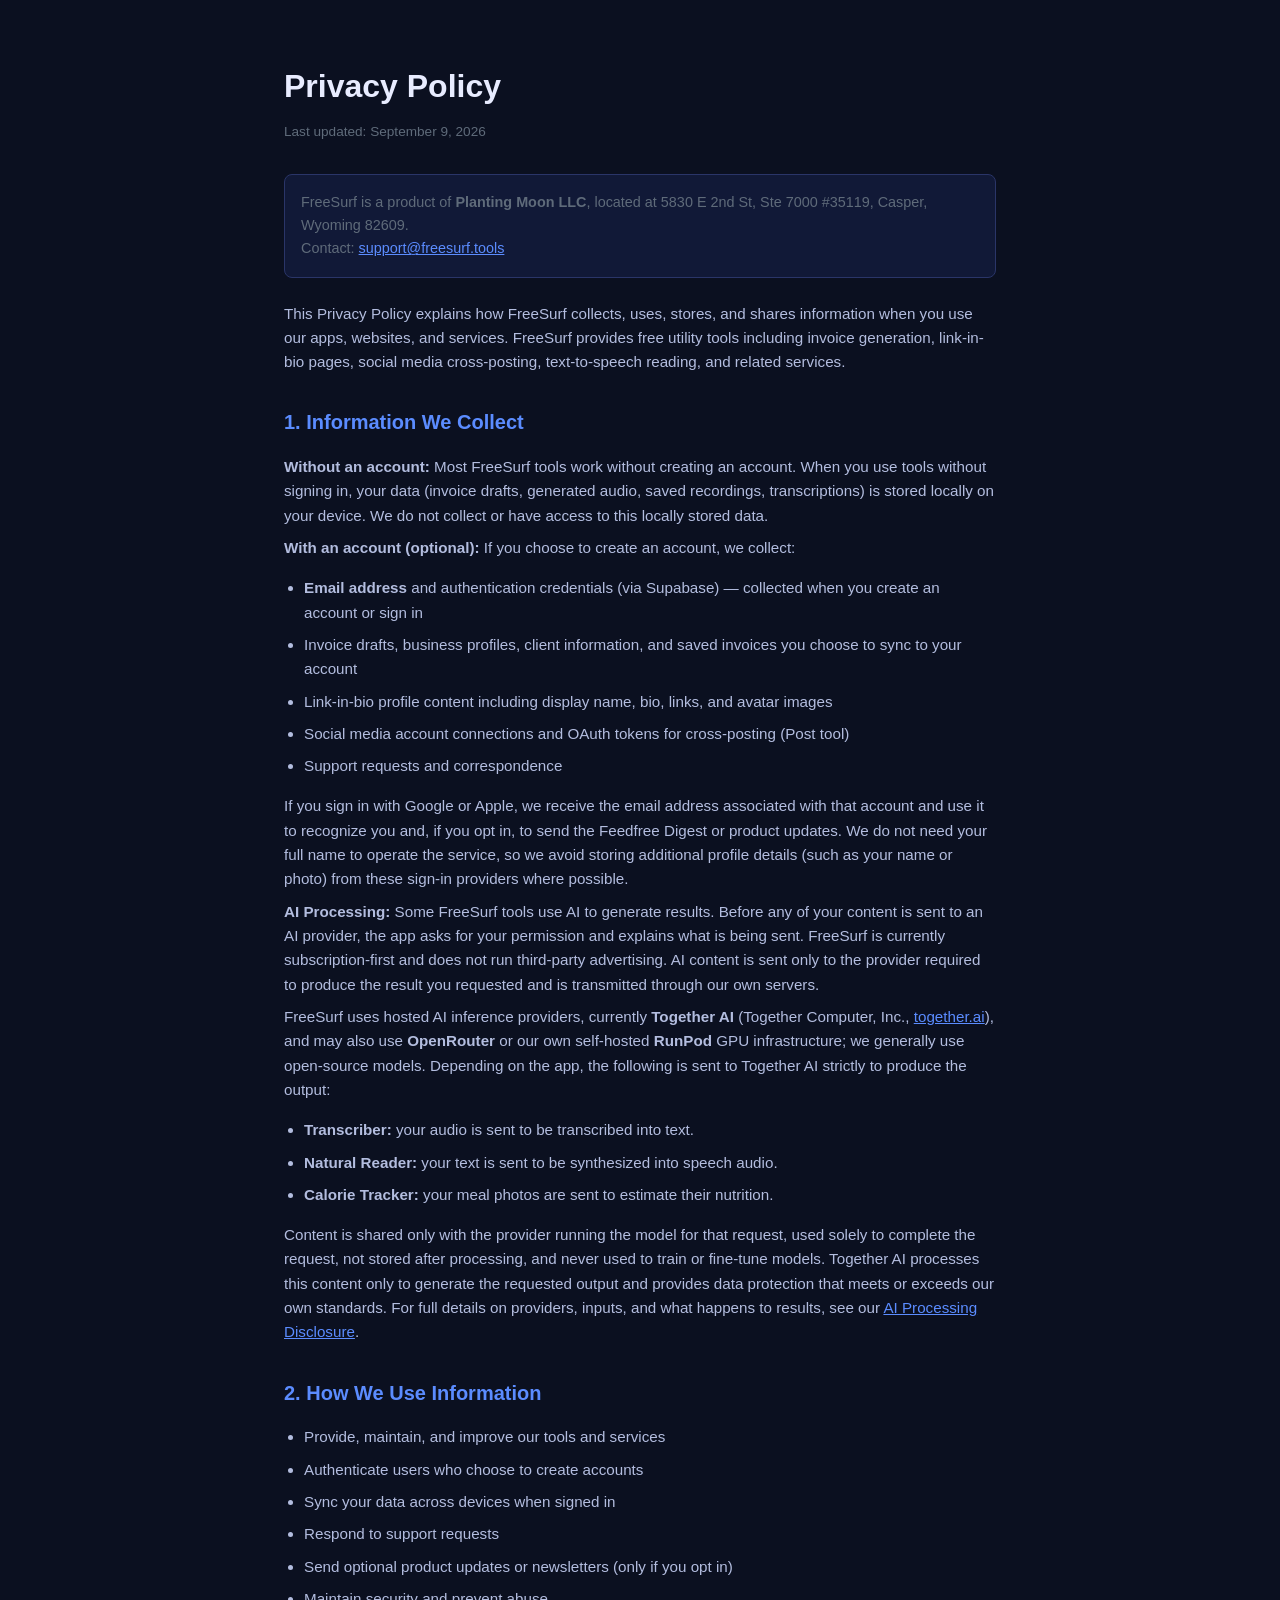
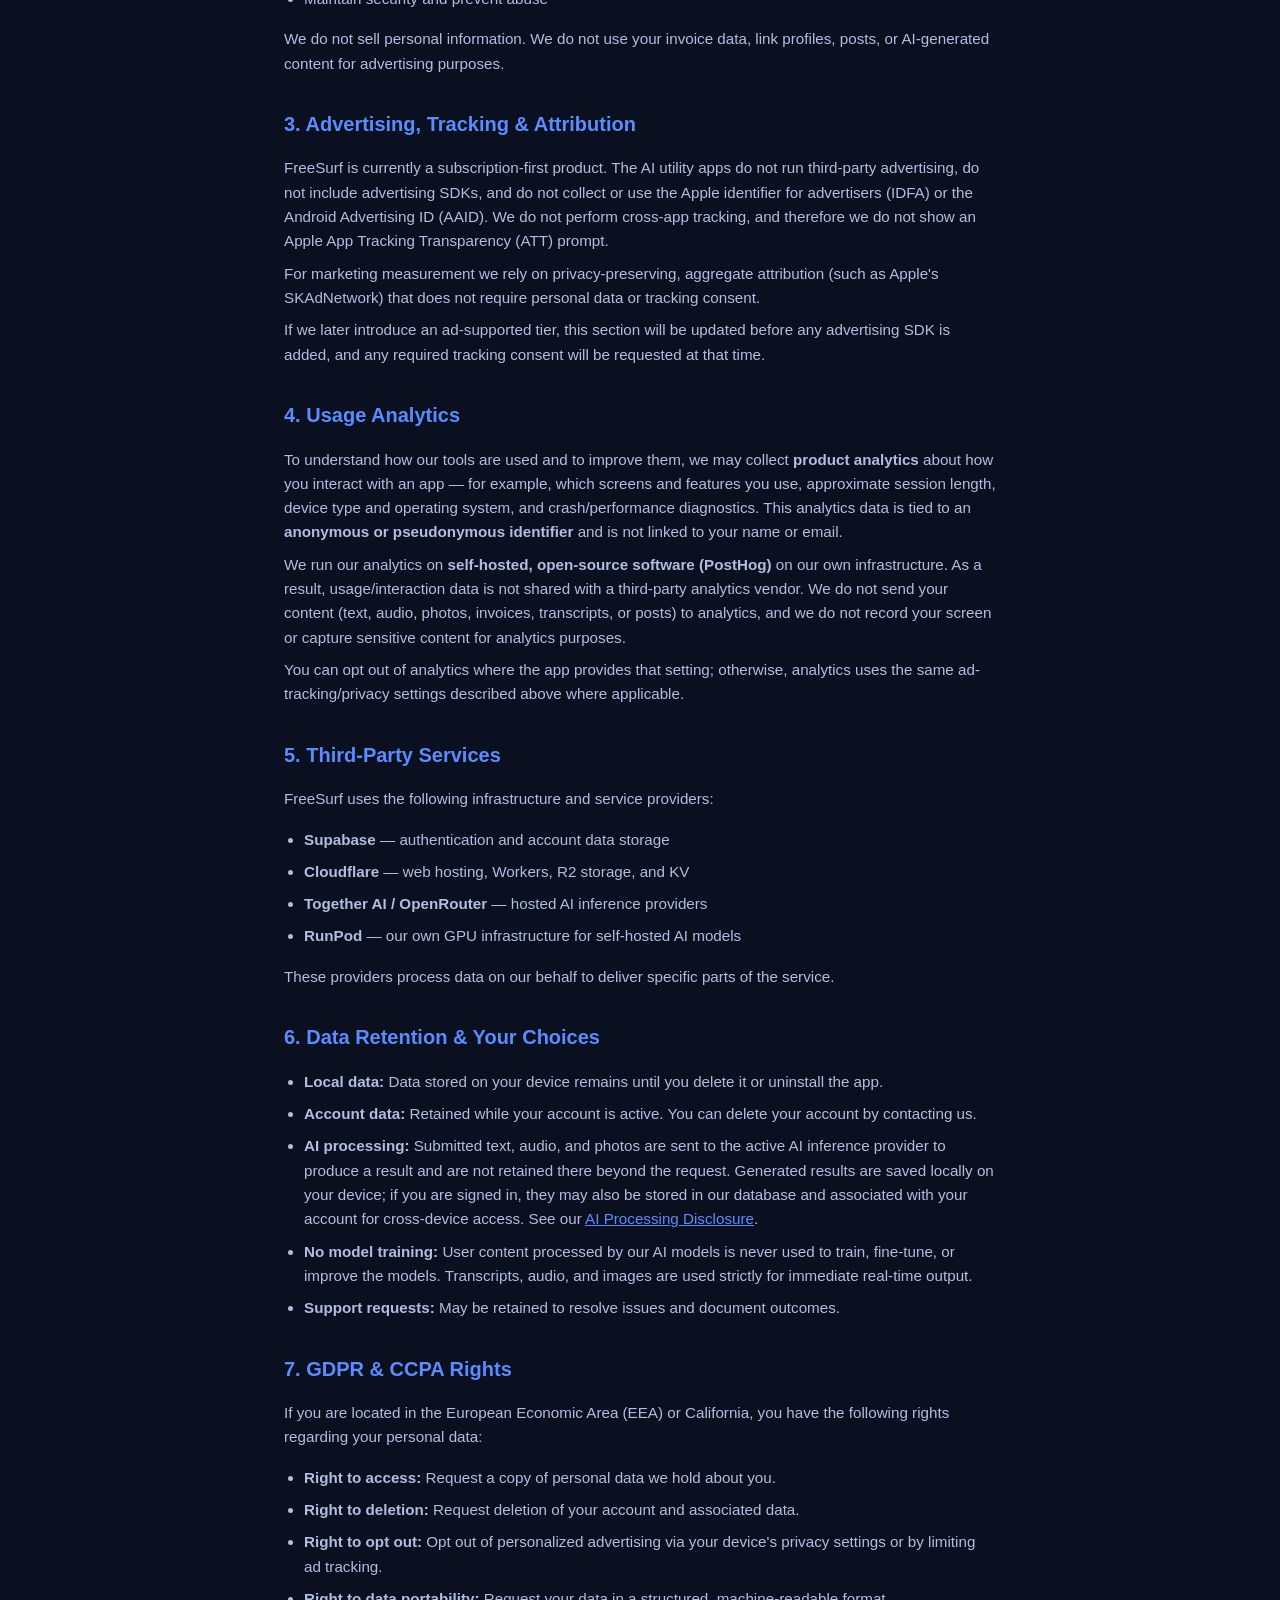
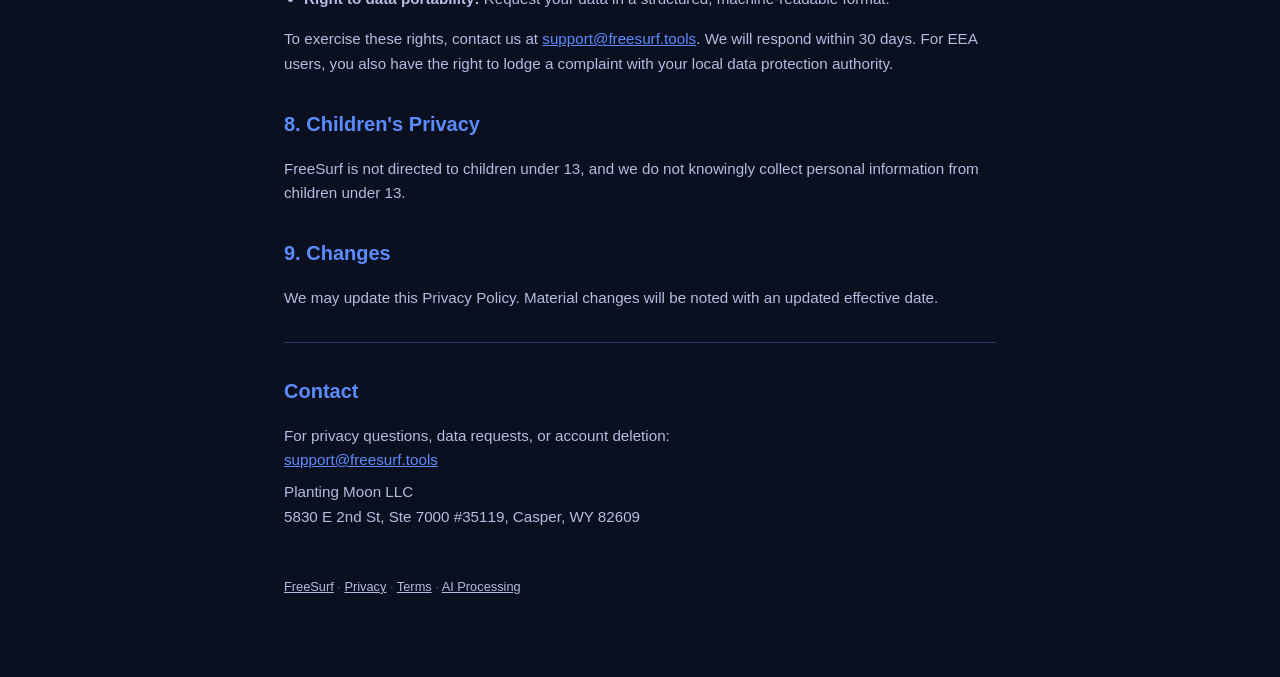
==== dashboard/pages/privacy.html @ a11725e2 "Privacy: Apple-proof AI processing section (#ai-processing), subscription-first (no ads/ATT)" ====
<!DOCTYPE html>
<html lang="en">
<head>
  <meta charset="UTF-8" />
  <meta name="viewport" content="width=device-width, initial-scale=1.0" />
  <title>Privacy Policy — FreeSurf</title>
  <meta name="description" content="Privacy policy for FreeSurf — free tools for freelancers and small businesses." />
  <style>
    :root { --bg: #0b1020; --card: #111937; --text: #e8ecff; --muted: #b3bddf; --accent: #5b8cff; --border: #2a3568; }
    * { box-sizing: border-box; }
    body { margin: 0; font-family: Inter, Segoe UI, Roboto, Arial, sans-serif; background: var(--bg); color: var(--text); line-height: 1.6; }
    a { color: var(--accent); }
    .wrap { max-width: 760px; margin: 0 auto; padding: 40px 24px 80px; }
    h1 { font-size: 2rem; margin-bottom: 8px; }
    h2 { font-size: 1.25rem; margin-top: 32px; color: var(--accent); }
    p, li { color: var(--muted); font-size: 0.95rem; margin: 8px 0; }
    ul { padding-left: 20px; }
    .updated { font-size: 0.85rem; color: #5f6b7a; margin-bottom: 32px; }
    .entity { font-size: 0.9rem; color: #5f6b7a; margin-bottom: 24px; padding: 16px; background: var(--card); border-radius: 8px; border: 1px solid var(--border); }
    hr { border: 0; border-top: 1px solid var(--border); margin: 32px 0; }
    footer { margin-top: 48px; font-size: 0.8rem; color: #5f6b7a; }
    footer a { color: var(--muted); }
  </style>
</head>
<body>
  <div class="wrap">
    <h1>Privacy Policy</h1>
    <p class="updated">Last updated: September 9, 2026</p>

    <div class="entity">
      FreeSurf is a product of <strong>Planting Moon LLC</strong>, located at 5830 E 2nd St, Ste 7000 #35119, Casper, Wyoming 82609.<br />
      Contact: <a href="mailto:support@freesurf.tools">support@freesurf.tools</a>
    </div>

    <p>This Privacy Policy explains how FreeSurf collects, uses, stores, and shares information when you use our apps, websites, and services. FreeSurf provides free utility tools including invoice generation, link-in-bio pages, social media cross-posting, text-to-speech reading, and related services.</p>

    <h2>1. Information We Collect</h2>

    <p><strong>Without an account:</strong> Most FreeSurf tools work without creating an account. When you use tools without signing in, your data (invoice drafts, generated audio, saved recordings, transcriptions) is stored locally on your device. We do not collect or have access to this locally stored data.</p>

    <p><strong>With an account (optional):</strong> If you choose to create an account, we collect:</p>
    <ul>
      <li><strong>Email address</strong> and authentication credentials (via Supabase) — collected when you create an account or sign in</li>
      <li>Invoice drafts, business profiles, client information, and saved invoices you choose to sync to your account</li>
      <li>Link-in-bio profile content including display name, bio, links, and avatar images</li>
      <li>Social media account connections and OAuth tokens for cross-posting (Post tool)</li>
      <li>Support requests and correspondence</li>
    </ul>
    <p>If you sign in with Google or Apple, we receive the email address associated with that account and use it to
    recognize you and, if you opt in, to send the Feedfree Digest or product updates. We do not need your full name to
    operate the service, so we avoid storing additional profile details (such as your name or photo) from these sign-in
    providers where possible.</p>

    <span id="ai-processing"></span>
    <p><strong>AI Processing:</strong> Some FreeSurf tools use AI to generate results. Before any of your content is sent to an AI provider, the app asks for your permission and explains what is being sent. FreeSurf is currently subscription-first and does not run third-party advertising. AI content is sent only to the provider required to produce the result you requested and is transmitted through our own servers.</p>
    <p>FreeSurf uses hosted AI inference providers, currently <strong>Together AI</strong> (Together Computer, Inc., <a href="https://together.ai">together.ai</a>), and may also use <strong>OpenRouter</strong> or our own self-hosted <strong>RunPod</strong> GPU infrastructure; we generally use open-source models. Depending on the app, the following is sent to Together AI strictly to produce the output:</p>
    <ul>
      <li><strong>Transcriber:</strong> your audio is sent to be transcribed into text.</li>
      <li><strong>Natural Reader:</strong> your text is sent to be synthesized into speech audio.</li>
      <li><strong>Calorie Tracker:</strong> your meal photos are sent to estimate their nutrition.</li>
    </ul>
    <p>Content is shared only with the provider running the model for that request, used solely to complete the request, not stored after processing, and never used to train or fine-tune models. Together AI processes this content only to generate the requested output and provides data protection that meets or exceeds our own standards. For full details on providers, inputs, and what happens to results, see our <a href="/ai-processing">AI Processing Disclosure</a>.</p>

    <h2>2. How We Use Information</h2>
    <ul>
      <li>Provide, maintain, and improve our tools and services</li>
      <li>Authenticate users who choose to create accounts</li>
      <li>Sync your data across devices when signed in</li>
      <li>Respond to support requests</li>
      <li>Send optional product updates or newsletters (only if you opt in)</li>
      <li>Maintain security and prevent abuse</li>
    </ul>
    <p>We do not sell personal information. We do not use your invoice data, link profiles, posts, or AI-generated content for advertising purposes.</p>

    <h2>3. Advertising, Tracking &amp; Attribution</h2>
    <p>FreeSurf is currently a subscription-first product. The AI utility apps do not run third-party advertising, do not include advertising SDKs, and do not collect or use the Apple identifier for advertisers (IDFA) or the Android Advertising ID (AAID). We do not perform cross-app tracking, and therefore we do not show an Apple App Tracking Transparency (ATT) prompt.</p>
    <p>For marketing measurement we rely on privacy-preserving, aggregate attribution (such as Apple's SKAdNetwork) that does not require personal data or tracking consent.</p>
    <p>If we later introduce an ad-supported tier, this section will be updated before any advertising SDK is added, and any required tracking consent will be requested at that time.</p>

    <h2>4. Usage Analytics</h2>
    <p>To understand how our tools are used and to improve them, we may collect <strong>product analytics</strong> about
    how you interact with an app — for example, which screens and features you use, approximate session length, device
    type and operating system, and crash/performance diagnostics. This analytics data is tied to an <strong>anonymous
    or pseudonymous identifier</strong> and is not linked to your name or email.</p>
    <p>We run our analytics on <strong>self-hosted, open-source software (PostHog)</strong> on our own infrastructure.
    As a result, usage/interaction data is not shared with a third-party analytics vendor. We do not send your content
    (text, audio, photos, invoices, transcripts, or posts) to analytics, and we do not record your screen or capture
    sensitive content for analytics purposes.</p>
    <p>You can opt out of analytics where the app provides that setting; otherwise, analytics uses the same
    ad-tracking/privacy settings described above where applicable.</p>

    <h2>5. Third-Party Services</h2>
    <p>FreeSurf uses the following infrastructure and service providers:</p>
    <ul>
      <li><strong>Supabase</strong> — authentication and account data storage</li>
      <li><strong>Cloudflare</strong> — web hosting, Workers, R2 storage, and KV</li>
      <li><strong>Together AI / OpenRouter</strong> — hosted AI inference providers</li>
      <li><strong>RunPod</strong> — our own GPU infrastructure for self-hosted AI models</li>
    </ul>
    <p>These providers process data on our behalf to deliver specific parts of the service.</p>

    <h2>6. Data Retention &amp; Your Choices</h2>
    <ul>
      <li><strong>Local data:</strong> Data stored on your device remains until you delete it or uninstall the app.</li>
      <li><strong>Account data:</strong> Retained while your account is active. You can delete your account by contacting us.</li>
      <li><strong>AI processing:</strong> Submitted text, audio, and photos are sent to the active AI inference
      provider to produce a result and are not retained there beyond the request. Generated results are saved locally
      on your device; if you are signed in, they may also be stored in our database and associated with your account
      for cross-device access. See our <a href="/ai-processing">AI Processing Disclosure</a>.</li>
      <li><strong>No model training:</strong> User content processed by our AI models is never used to train, fine-tune, or improve the models. Transcripts, audio, and images are used strictly for immediate real-time output.</li>
      <li><strong>Support requests:</strong> May be retained to resolve issues and document outcomes.</li>
    </ul>

    <h2>7. GDPR &amp; CCPA Rights</h2>
    <p>If you are located in the European Economic Area (EEA) or California, you have the following rights regarding your personal data:</p>
    <ul>
      <li><strong>Right to access:</strong> Request a copy of personal data we hold about you.</li>
      <li><strong>Right to deletion:</strong> Request deletion of your account and associated data.</li>
      <li><strong>Right to opt out:</strong> Opt out of personalized advertising via your device's privacy settings or by limiting ad tracking.</li>
      <li><strong>Right to data portability:</strong> Request your data in a structured, machine-readable format.</li>
    </ul>
    <p>To exercise these rights, contact us at <a href="mailto:support@freesurf.tools">support@freesurf.tools</a>. We will respond within 30 days. For EEA users, you also have the right to lodge a complaint with your local data protection authority.</p>

    <h2>8. Children's Privacy</h2>
    <p>FreeSurf is not directed to children under 13, and we do not knowingly collect personal information from children under 13.</p>

    <h2>9. Changes</h2>
    <p>We may update this Privacy Policy. Material changes will be noted with an updated effective date.</p>

    <hr />

    <h2>Contact</h2>
    <p>For privacy questions, data requests, or account deletion:<br />
    <a href="mailto:support@freesurf.tools">support@freesurf.tools</a></p>
    <p>Planting Moon LLC<br />5830 E 2nd St, Ste 7000 #35119, Casper, WY 82609</p>

    <footer>
      <a href="/">FreeSurf</a> · <a href="/privacy">Privacy</a> · <a href="/terms">Terms</a> · <a href="/ai-processing">AI Processing</a>
    </footer>
  </div>
</body>
</html>
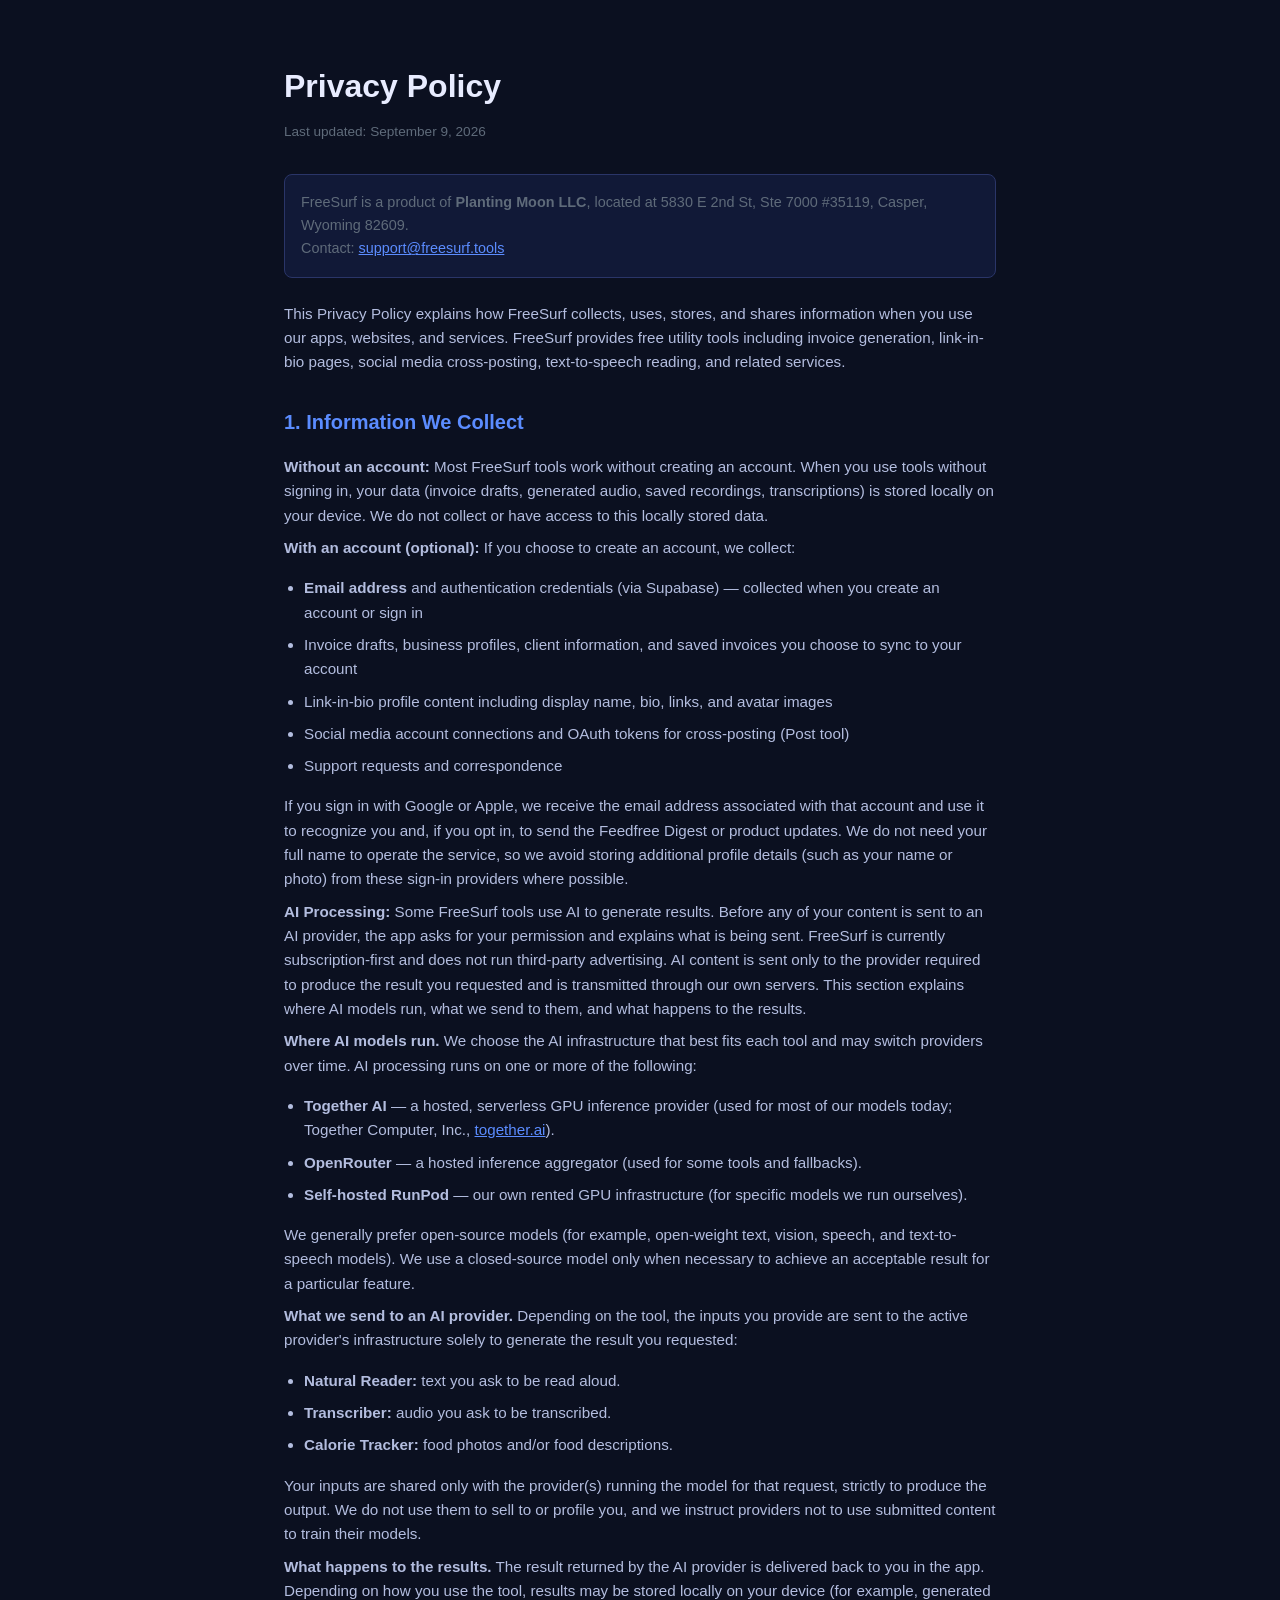
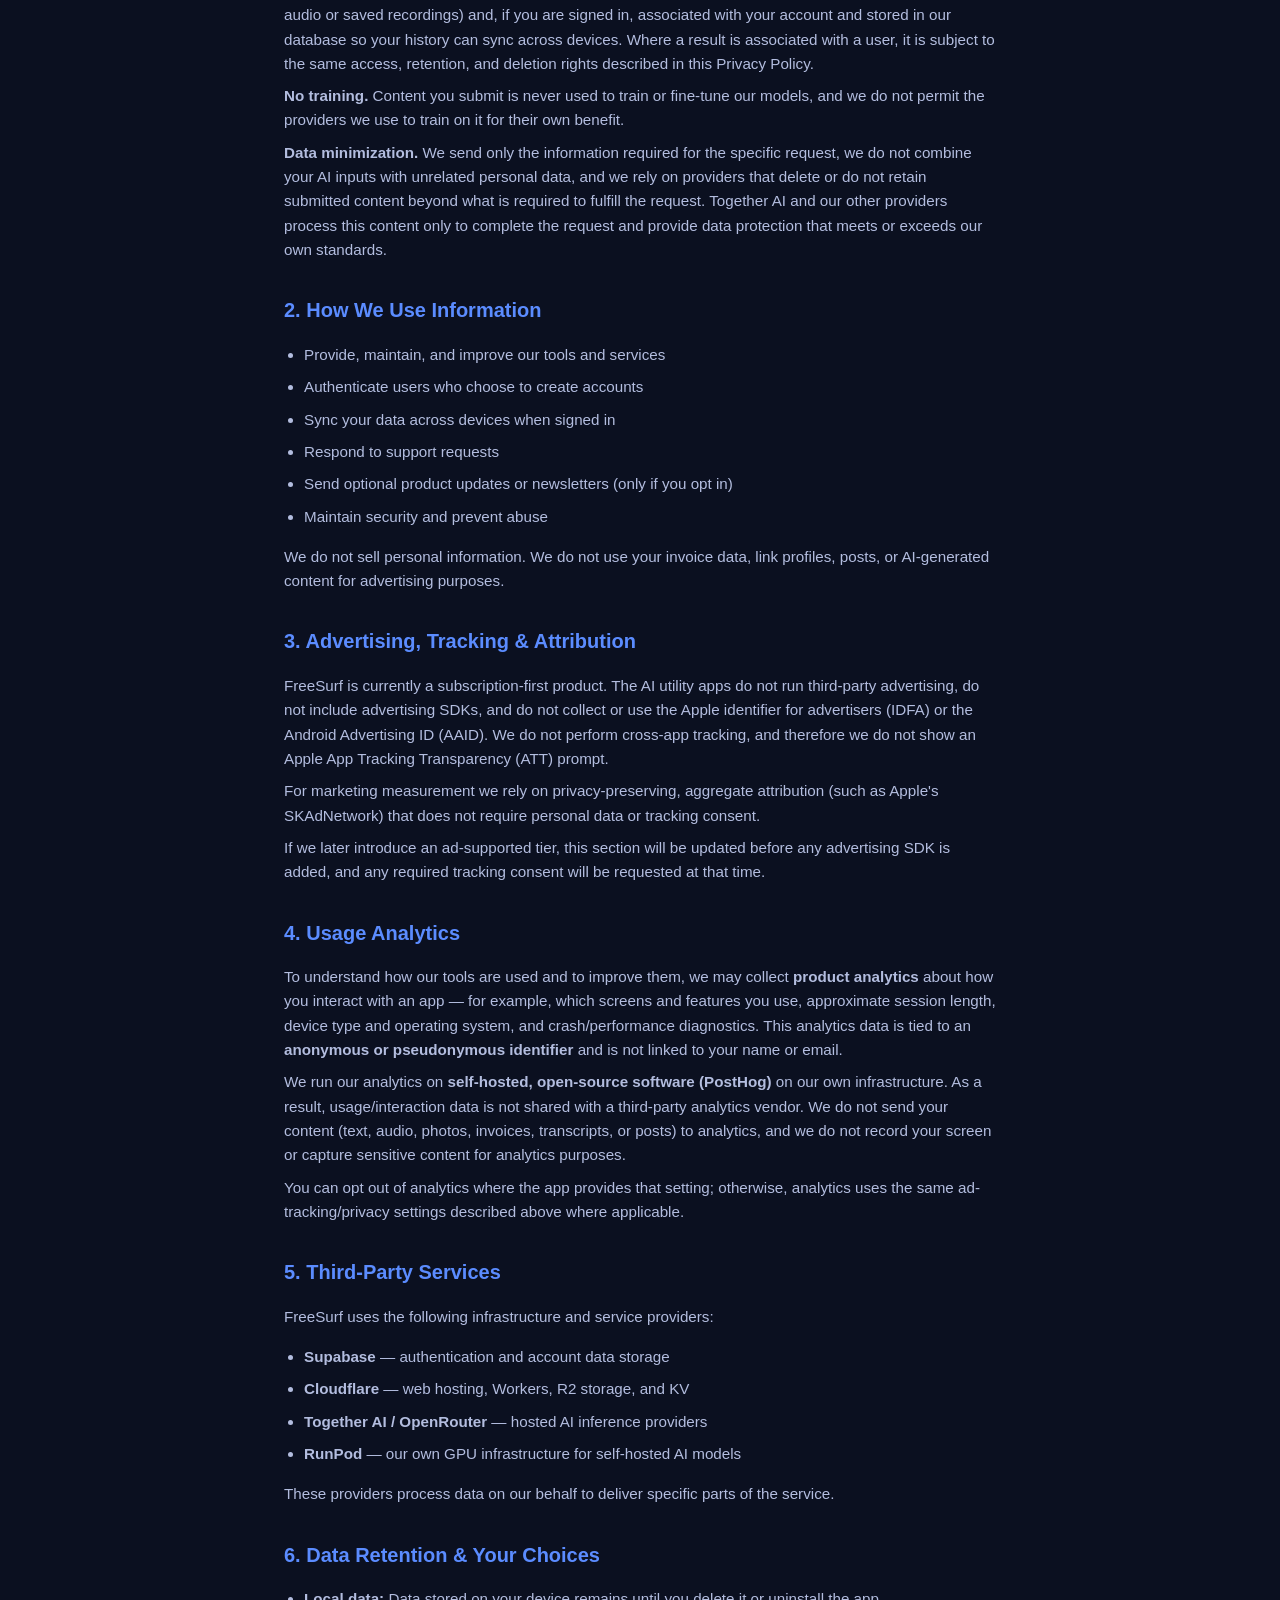
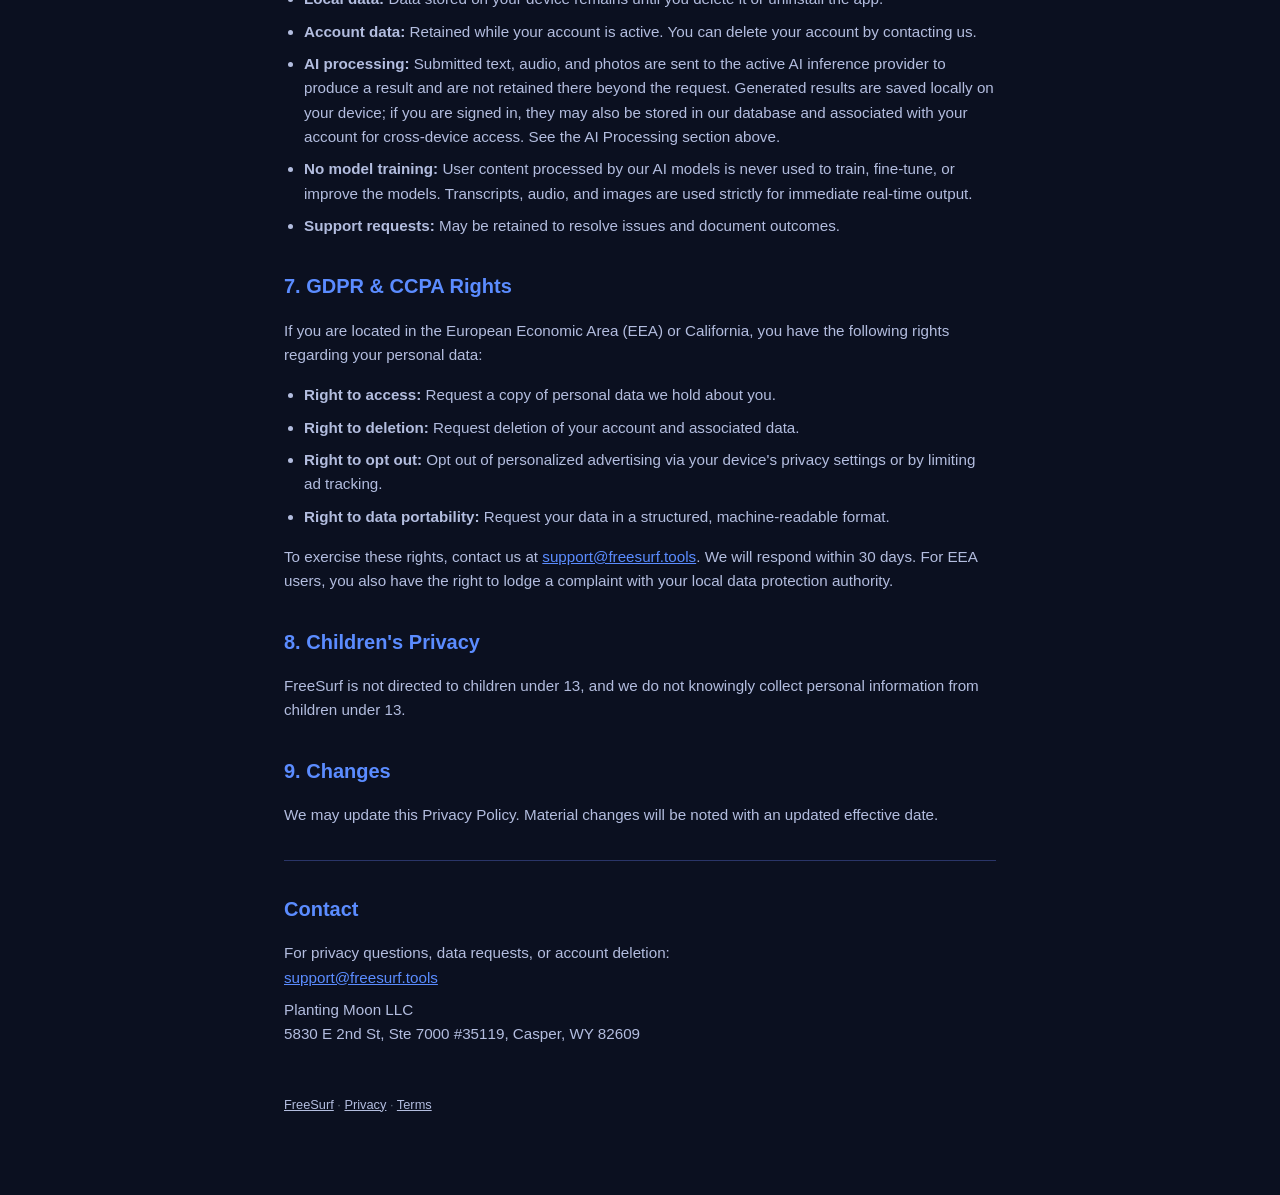
==== commit 816b0b80: "Privacy: fold AI Processing Disclosure into policy; remove /ai-processing page" ====
--- a/dashboard/pages/privacy.html
+++ b/dashboard/pages/privacy.html
@@ -52,14 +52,24 @@
     providers where possible.</p>
 
     <span id="ai-processing"></span>
-    <p><strong>AI Processing:</strong> Some FreeSurf tools use AI to generate results. Before any of your content is sent to an AI provider, the app asks for your permission and explains what is being sent. FreeSurf is currently subscription-first and does not run third-party advertising. AI content is sent only to the provider required to produce the result you requested and is transmitted through our own servers.</p>
-    <p>FreeSurf uses hosted AI inference providers, currently <strong>Together AI</strong> (Together Computer, Inc., <a href="https://together.ai">together.ai</a>), and may also use <strong>OpenRouter</strong> or our own self-hosted <strong>RunPod</strong> GPU infrastructure; we generally use open-source models. Depending on the app, the following is sent to Together AI strictly to produce the output:</p>
+    <p><strong>AI Processing:</strong> Some FreeSurf tools use AI to generate results. Before any of your content is sent to an AI provider, the app asks for your permission and explains what is being sent. FreeSurf is currently subscription-first and does not run third-party advertising. AI content is sent only to the provider required to produce the result you requested and is transmitted through our own servers. This section explains where AI models run, what we send to them, and what happens to the results.</p>
+    <p><strong>Where AI models run.</strong> We choose the AI infrastructure that best fits each tool and may switch providers over time. AI processing runs on one or more of the following:</p>
     <ul>
-      <li><strong>Transcriber:</strong> your audio is sent to be transcribed into text.</li>
-      <li><strong>Natural Reader:</strong> your text is sent to be synthesized into speech audio.</li>
-      <li><strong>Calorie Tracker:</strong> your meal photos are sent to estimate their nutrition.</li>
+      <li><strong>Together AI</strong> — a hosted, serverless GPU inference provider (used for most of our models today; Together Computer, Inc., <a href="https://together.ai">together.ai</a>).</li>
+      <li><strong>OpenRouter</strong> — a hosted inference aggregator (used for some tools and fallbacks).</li>
+      <li><strong>Self-hosted RunPod</strong> — our own rented GPU infrastructure (for specific models we run ourselves).</li>
     </ul>
-    <p>Content is shared only with the provider running the model for that request, used solely to complete the request, not stored after processing, and never used to train or fine-tune models. Together AI processes this content only to generate the requested output and provides data protection that meets or exceeds our own standards. For full details on providers, inputs, and what happens to results, see our <a href="/ai-processing">AI Processing Disclosure</a>.</p>
+    <p>We generally prefer open-source models (for example, open-weight text, vision, speech, and text-to-speech models). We use a closed-source model only when necessary to achieve an acceptable result for a particular feature.</p>
+    <p><strong>What we send to an AI provider.</strong> Depending on the tool, the inputs you provide are sent to the active provider's infrastructure solely to generate the result you requested:</p>
+    <ul>
+      <li><strong>Natural Reader:</strong> text you ask to be read aloud.</li>
+      <li><strong>Transcriber:</strong> audio you ask to be transcribed.</li>
+      <li><strong>Calorie Tracker:</strong> food photos and/or food descriptions.</li>
+    </ul>
+    <p>Your inputs are shared only with the provider(s) running the model for that request, strictly to produce the output. We do not use them to sell to or profile you, and we instruct providers not to use submitted content to train their models.</p>
+    <p><strong>What happens to the results.</strong> The result returned by the AI provider is delivered back to you in the app. Depending on how you use the tool, results may be stored locally on your device (for example, generated audio or saved recordings) and, if you are signed in, associated with your account and stored in our database so your history can sync across devices. Where a result is associated with a user, it is subject to the same access, retention, and deletion rights described in this Privacy Policy.</p>
+    <p><strong>No training.</strong> Content you submit is never used to train or fine-tune our models, and we do not permit the providers we use to train on it for their own benefit.</p>
+    <p><strong>Data minimization.</strong> We send only the information required for the specific request, we do not combine your AI inputs with unrelated personal data, and we rely on providers that delete or do not retain submitted content beyond what is required to fulfill the request. Together AI and our other providers process this content only to complete the request and provide data protection that meets or exceeds our own standards.</p>
 
     <h2>2. How We Use Information</h2>
     <ul>
@@ -106,7 +116,7 @@
       <li><strong>AI processing:</strong> Submitted text, audio, and photos are sent to the active AI inference
       provider to produce a result and are not retained there beyond the request. Generated results are saved locally
       on your device; if you are signed in, they may also be stored in our database and associated with your account
-      for cross-device access. See our <a href="/ai-processing">AI Processing Disclosure</a>.</li>
+      for cross-device access. See the AI Processing section above.</li>
       <li><strong>No model training:</strong> User content processed by our AI models is never used to train, fine-tune, or improve the models. Transcripts, audio, and images are used strictly for immediate real-time output.</li>
       <li><strong>Support requests:</strong> May be retained to resolve issues and document outcomes.</li>
     </ul>
@@ -135,7 +145,7 @@
     <p>Planting Moon LLC<br />5830 E 2nd St, Ste 7000 #35119, Casper, WY 82609</p>
 
     <footer>
-      <a href="/">FreeSurf</a> · <a href="/privacy">Privacy</a> · <a href="/terms">Terms</a> · <a href="/ai-processing">AI Processing</a>
+      <a href="/">FreeSurf</a> · <a href="/privacy">Privacy</a> · <a href="/terms">Terms</a>
     </footer>
   </div>
 </body>
